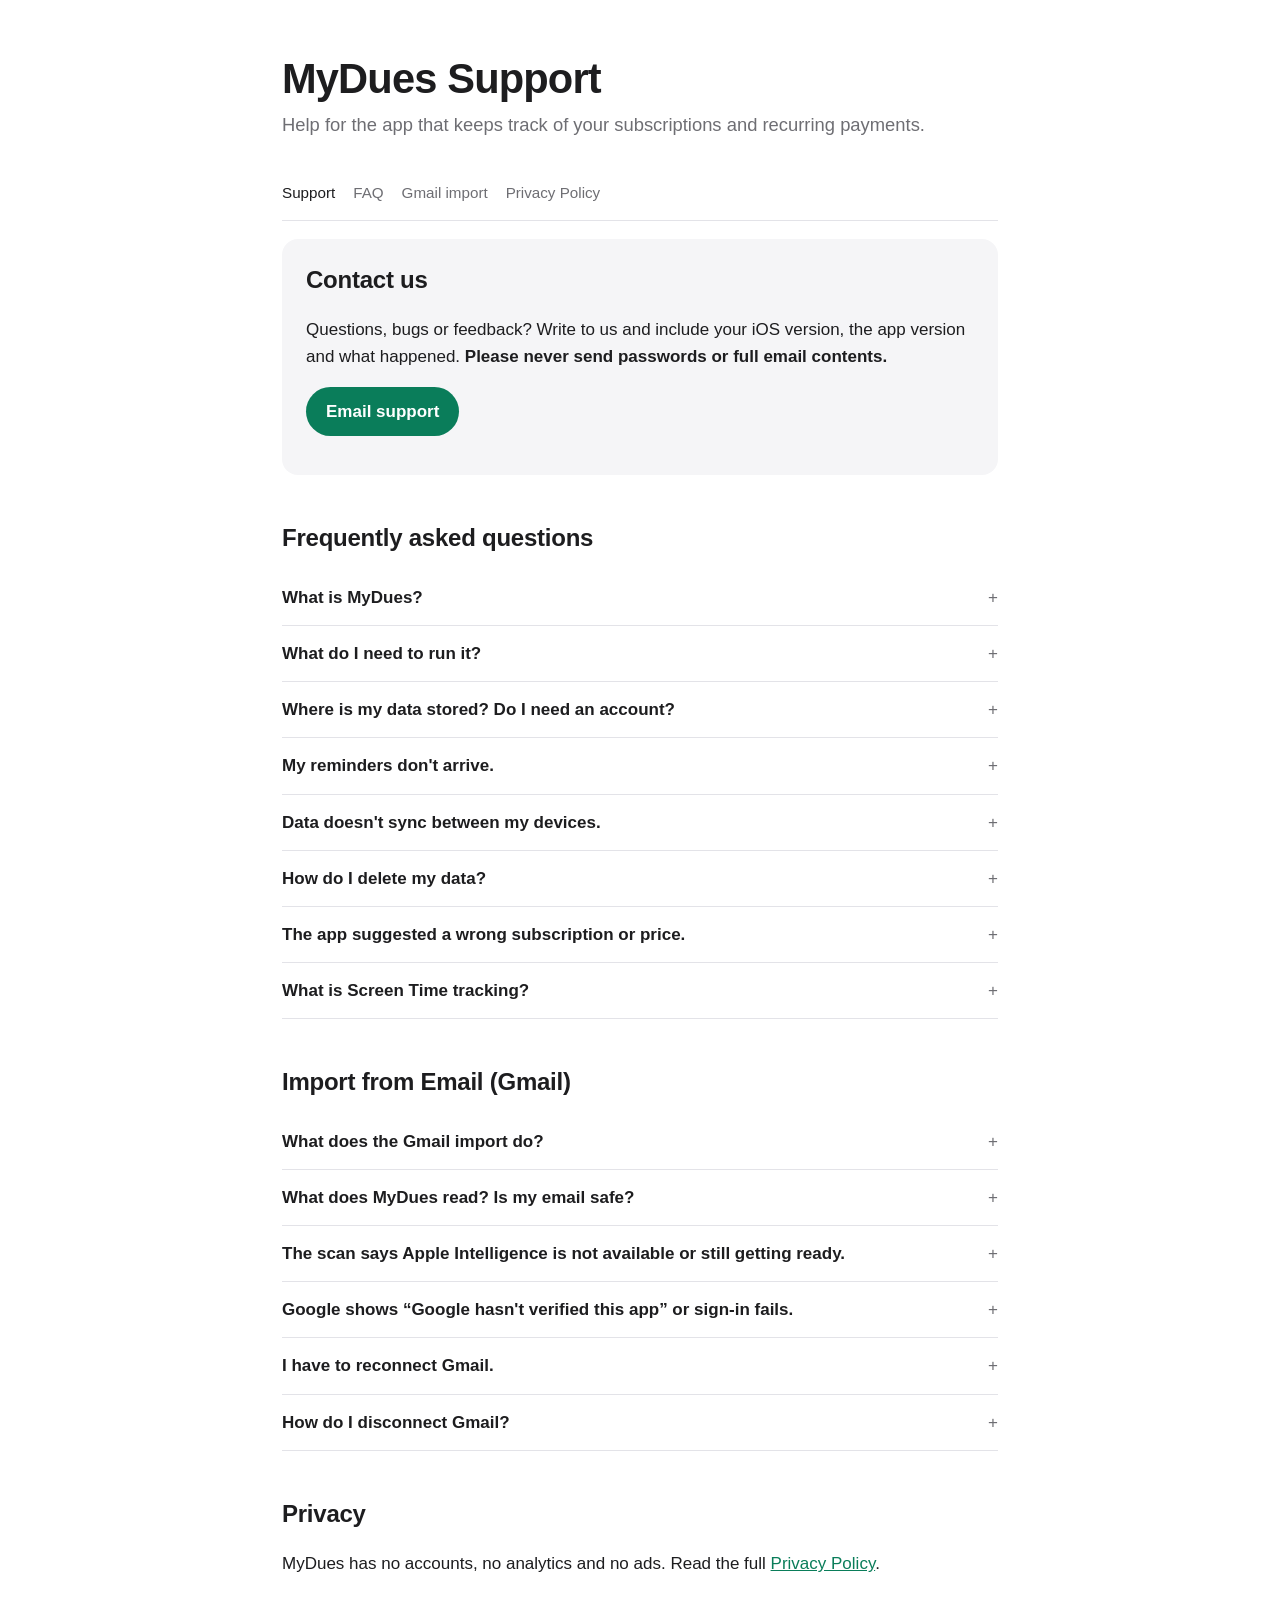
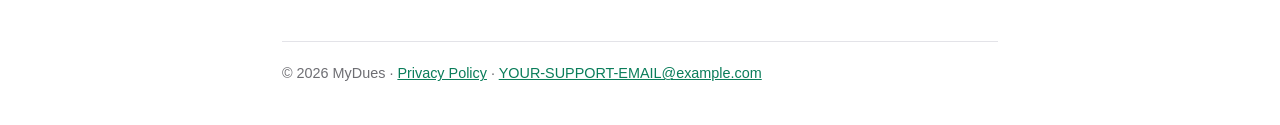
==== docs/index.html @ 200a71fd "testflight" ====
<!doctype html>
<html lang="en"><head><meta charset="utf-8">
<meta name="viewport" content="width=device-width,initial-scale=1">
<title>MyDues Support</title><meta name="description" content="Support, FAQ and contact for the MyDues app.">
<link rel="stylesheet" href="style.css"></head><body><div class="wrap">
<header class="site"><h1>MyDues Support</h1><p>Help for the app that keeps track of your subscriptions and recurring payments.</p></header>
<nav><a href="index.html" class="on">Support</a><a href="index.html#faq">FAQ</a><a href="index.html#gmail">Gmail import</a><a href="privacy.html">Privacy Policy</a></nav>
<div class="card"><h2 style="margin-top:0">Contact us</h2>
<p>Questions, bugs or feedback? Write to us and include your iOS version, the app version and what happened. <b>Please never send passwords or full email contents.</b></p>
<p><a class="btn" href="mailto:YOUR-SUPPORT-EMAIL@example.com?subject=MyDues%20support">Email support</a></p></div>
<h2 id="faq">Frequently asked questions</h2><details><summary>What is MyDues?</summary><p>MyDues keeps track of your subscriptions and other recurring payments (streaming, bills, taxes and fees, tuition, insurance), their cost and their due dates, and reminds you before they renew.</p></details><details><summary>What do I need to run it?</summary><p>An iPhone or iPad running iOS 27. Importing from email also needs a device with Apple Intelligence turned on.</p></details><details><summary>Where is my data stored? Do I need an account?</summary><p>There are no accounts and no servers of ours. Your data lives on your device and, if you're signed in to iCloud, in your own private iCloud so it syncs across your devices and survives a reinstall. We can't see it. Details in the <a href="privacy.html">Privacy Policy</a>.</p></details><details><summary>My reminders don't arrive.</summary><ol><li>Open <b>Settings › Notifications › MyDues</b> and make sure notifications are allowed.</li><li>Check that the subscription has a reminder set in its detail screen.</li><li>Check that no Focus mode is silencing the app.</li></ol></details><details><summary>Data doesn't sync between my devices.</summary><p>Sign in to the same Apple Account on both devices, make sure <b>iCloud</b> is on for MyDues (Settings › your name › iCloud), and keep both devices online for a few minutes. Without iCloud, data stays on the single device.</p></details><details><summary>How do I delete my data?</summary><ul><li>Delete single subscriptions in the app; the deletion syncs to iCloud.</li><li><b>Settings › Reset MyDues</b> erases everything from this device, your iCloud and your other devices, and disconnects every Gmail account.</li><li>Deleting the app removes the data on that device only; iCloud data stays until you reset the app.</li></ul></details><details><summary>The app suggested a wrong subscription or price.</summary><p>Suggestions come from Apple Intelligence reading your emails, and it can make mistakes. Nothing is added until you review the list and tap <b>Add</b>, and you can edit any subscription afterwards.</p></details><details><summary>What is Screen Time tracking?</summary><p>Optional. You can link a subscription to the app you use it in, and MyDues pre-fills your weekly check-in and reminds you if a paid app hasn't been opened for a week. The app never learns which app you picked or what you did in it. It may not be available in every build or on the Simulator.</p></details>
<h2 id="gmail">Import from Email (Gmail)</h2><details><summary>What does the Gmail import do?</summary><p>It finds subscriptions and recurring payments in your receipts, renewals, bills and payment notices from the last 13 months. You can connect up to five Gmail accounts. It is off until you turn it on in <b>Settings › Import from Email</b>.</p></details><details><summary>What does MyDues read? Is my email safe?</summary><p>Google asks you to allow one permission, <code>gmail.readonly</code>: read-only. MyDues can't send, delete, label or change any email. Emails go straight from Google to your device and are read by Apple Intelligence's <b>on-device</b> model: they are never sent to us, to Apple or to anyone else, never used to train AI, and never saved to storage. See the <a href="privacy.html">Privacy Policy</a>.</p></details><details><summary>The scan says Apple Intelligence is not available or still getting ready.</summary><ul><li>Use a device that supports Apple Intelligence and turn it on in Settings (search “Apple Intelligence” in Settings if you can't find it).</li><li>Keep the device on Wi‑Fi and charging while the model downloads; it needs several GB of free space.</li><li>The device language and the Siri language must be the same supported language.</li><li>Check <b>Settings › Screen Time › Content &amp; Privacy Restrictions</b> and any management profile (Settings › General › VPN &amp; Device Management) for blocks.</li><li>Restart the device. The Scan button enables itself as soon as the model is ready.</li></ul></details><details><summary>Google shows “Google hasn't verified this app” or sign-in fails.</summary><p>While the Gmail import is being rolled out, sign-in may be limited to accounts we've added as testers, and Google shows this warning. If you haven't been invited, write to us. Personal @gmail.com accounts work best; work or school accounts may be blocked by your administrator.</p></details><details><summary>I have to reconnect Gmail.</summary><p>Sign-in tokens are kept only in your device's Keychain and aren't synced, so on a new device, after a reset, or if Google expires the access, connect the account again in <b>Settings › Import from Email</b>.</p></details><details><summary>How do I disconnect Gmail?</summary><p>In <b>Settings › Import from Email</b>, swipe the account and tap <b>Disconnect</b>: MyDues revokes its access and deletes the tokens from your device. You can also remove access from your Google Account at <a href="https://myaccount.google.com/connections">myaccount.google.com/connections</a>. Subscriptions you already added stay until you delete them.</p></details>
<h2>Privacy</h2><p>MyDues has no accounts, no analytics and no ads. Read the full <a href="privacy.html">Privacy Policy</a>.</p>
<footer>© 2026 MyDues · <a href="privacy.html">Privacy Policy</a> · <a href="mailto:YOUR-SUPPORT-EMAIL@example.com">YOUR-SUPPORT-EMAIL@example.com</a></footer>
</div></body></html>
---- docs/style.css ----
:root{--bg:#fff;--fg:#1d1d1f;--muted:#6e6e73;--card:#f5f5f7;--accent:#0a7d5a;--line:#e3e3e8}
@media(prefers-color-scheme:dark){:root{--bg:#111113;--fg:#f2f2f4;--muted:#9a9aa2;--card:#1c1c1f;--accent:#3ddc97;--line:#2c2c30}}
*{box-sizing:border-box}
body{margin:0;background:var(--bg);color:var(--fg);font:17px/1.6 -apple-system,BlinkMacSystemFont,"SF Pro Text","Segoe UI",Roboto,sans-serif}
a{color:var(--accent)}
.wrap{max-width:760px;margin:0 auto;padding:0 22px}
header.site{padding:56px 0 28px}
header.site h1{font-size:2.6rem;line-height:1.1;margin:0 0 8px;letter-spacing:-.02em}
header.site p{color:var(--muted);margin:0;font-size:1.15rem}
nav{display:flex;gap:18px;padding:14px 0;border-bottom:1px solid var(--line);font-size:.95rem}
nav a{text-decoration:none;color:var(--muted)}nav a:hover,nav a.on{color:var(--fg)}
h2{font-size:1.5rem;margin:44px 0 12px;letter-spacing:-.01em}
h3{font-size:1.15rem;margin:28px 0 6px}
.card{background:var(--card);border-radius:16px;padding:22px 24px;margin:18px 0}
.btn{display:inline-block;background:var(--accent);color:#fff;padding:11px 20px;border-radius:999px;text-decoration:none;font-weight:600}
@media(prefers-color-scheme:dark){.btn{color:#08130f}}
details{border-bottom:1px solid var(--line);padding:14px 0}
summary{cursor:pointer;font-weight:600;list-style:none;display:flex;justify-content:space-between;gap:12px}
summary::-webkit-details-marker{display:none}
summary::after{content:"+";color:var(--muted);font-weight:400}
details[open] summary::after{content:"–"}
details p,details ul,details ol{margin:10px 0 0;color:var(--fg)}
code{background:var(--card);padding:1px 6px;border-radius:6px;font-size:.9em}
footer{margin:64px 0 40px;padding-top:20px;border-top:1px solid var(--line);color:var(--muted);font-size:.9rem}
.doc h1{font-size:2.1rem;margin:40px 0 8px}
.doc ul{padding-left:22px}
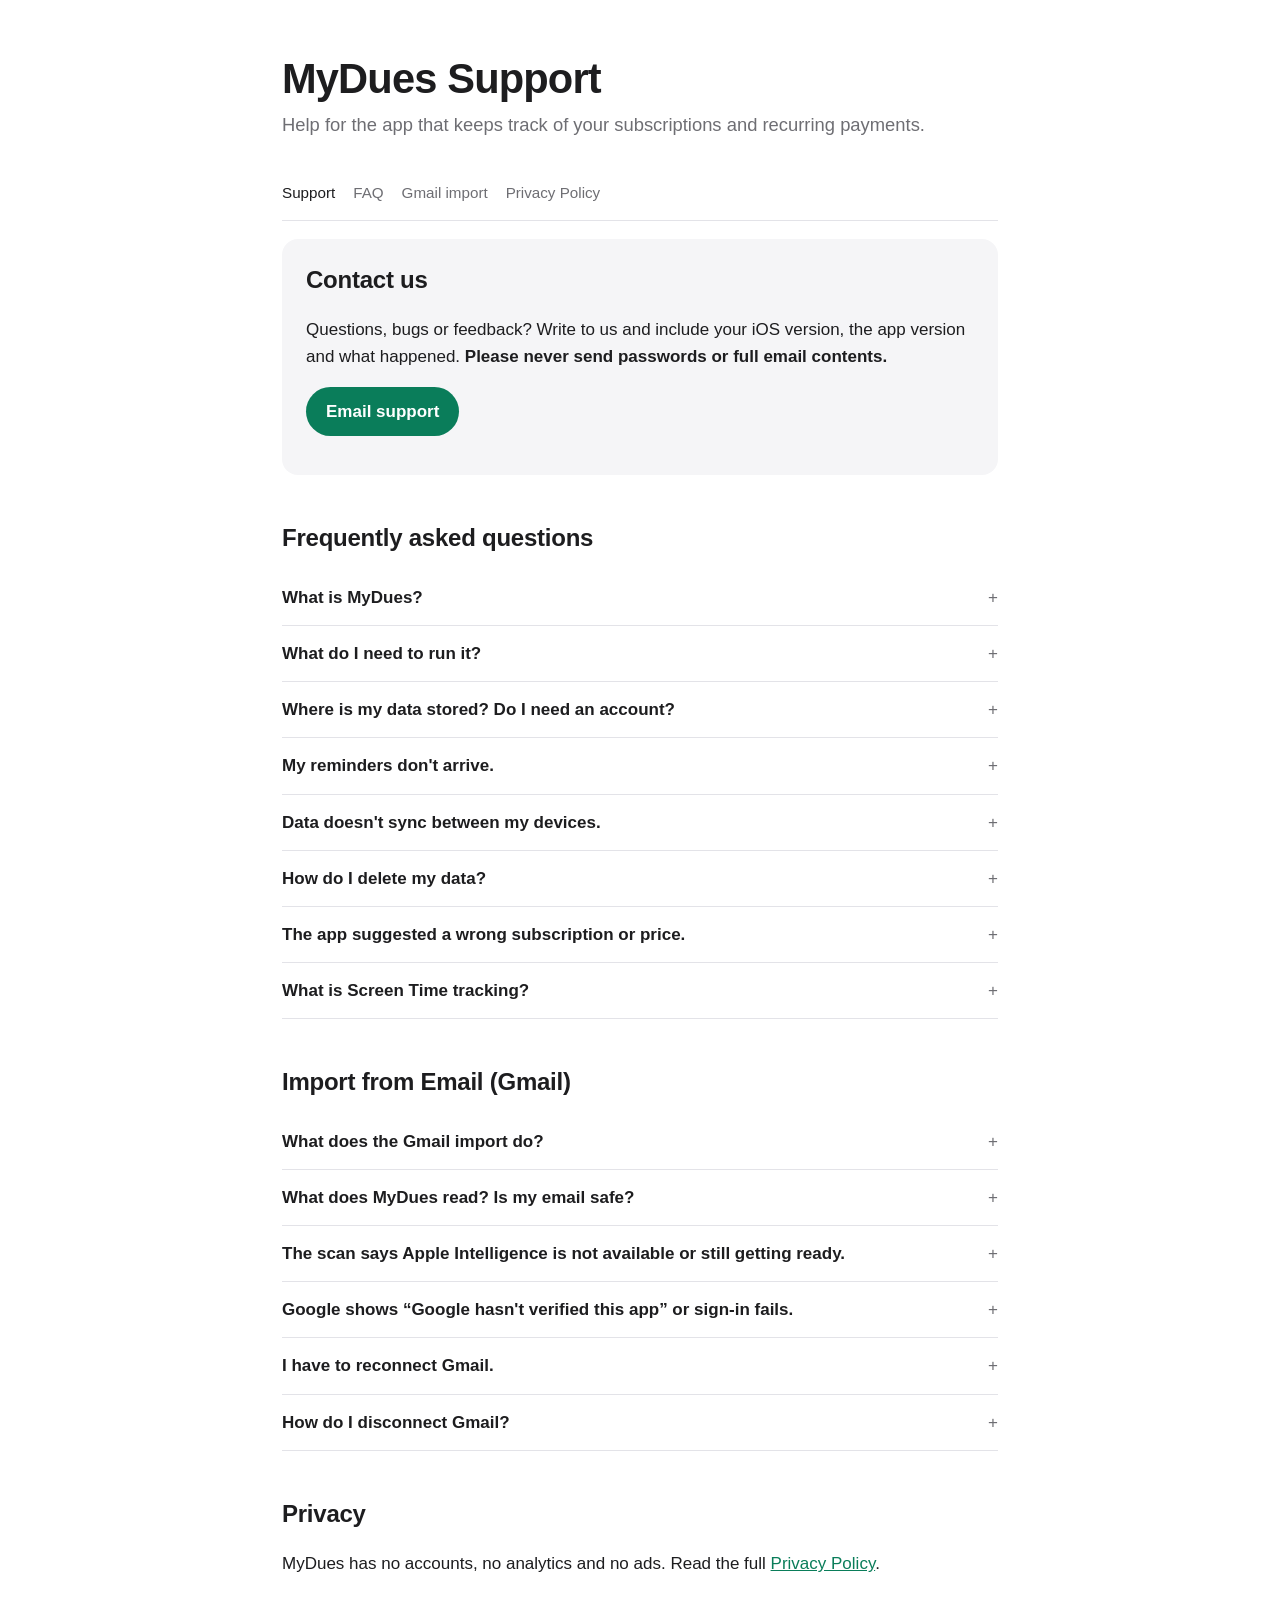
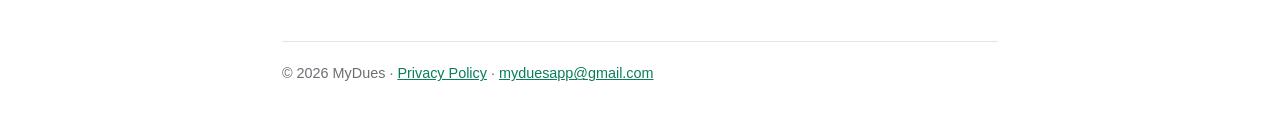
==== commit d73eccdc: "Set support email" ====
--- a/docs/index.html
+++ b/docs/index.html
@@ -7,9 +7,9 @@
 <nav><a href="index.html" class="on">Support</a><a href="index.html#faq">FAQ</a><a href="index.html#gmail">Gmail import</a><a href="privacy.html">Privacy Policy</a></nav>
 <div class="card"><h2 style="margin-top:0">Contact us</h2>
 <p>Questions, bugs or feedback? Write to us and include your iOS version, the app version and what happened. <b>Please never send passwords or full email contents.</b></p>
-<p><a class="btn" href="mailto:YOUR-SUPPORT-EMAIL@example.com?subject=MyDues%20support">Email support</a></p></div>
+<p><a class="btn" href="mailto:myduesapp@gmail.com?subject=MyDues%20support">Email support</a></p></div>
 <h2 id="faq">Frequently asked questions</h2><details><summary>What is MyDues?</summary><p>MyDues keeps track of your subscriptions and other recurring payments (streaming, bills, taxes and fees, tuition, insurance), their cost and their due dates, and reminds you before they renew.</p></details><details><summary>What do I need to run it?</summary><p>An iPhone or iPad running iOS 27. Importing from email also needs a device with Apple Intelligence turned on.</p></details><details><summary>Where is my data stored? Do I need an account?</summary><p>There are no accounts and no servers of ours. Your data lives on your device and, if you're signed in to iCloud, in your own private iCloud so it syncs across your devices and survives a reinstall. We can't see it. Details in the <a href="privacy.html">Privacy Policy</a>.</p></details><details><summary>My reminders don't arrive.</summary><ol><li>Open <b>Settings › Notifications › MyDues</b> and make sure notifications are allowed.</li><li>Check that the subscription has a reminder set in its detail screen.</li><li>Check that no Focus mode is silencing the app.</li></ol></details><details><summary>Data doesn't sync between my devices.</summary><p>Sign in to the same Apple Account on both devices, make sure <b>iCloud</b> is on for MyDues (Settings › your name › iCloud), and keep both devices online for a few minutes. Without iCloud, data stays on the single device.</p></details><details><summary>How do I delete my data?</summary><ul><li>Delete single subscriptions in the app; the deletion syncs to iCloud.</li><li><b>Settings › Reset MyDues</b> erases everything from this device, your iCloud and your other devices, and disconnects every Gmail account.</li><li>Deleting the app removes the data on that device only; iCloud data stays until you reset the app.</li></ul></details><details><summary>The app suggested a wrong subscription or price.</summary><p>Suggestions come from Apple Intelligence reading your emails, and it can make mistakes. Nothing is added until you review the list and tap <b>Add</b>, and you can edit any subscription afterwards.</p></details><details><summary>What is Screen Time tracking?</summary><p>Optional. You can link a subscription to the app you use it in, and MyDues pre-fills your weekly check-in and reminds you if a paid app hasn't been opened for a week. The app never learns which app you picked or what you did in it. It may not be available in every build or on the Simulator.</p></details>
 <h2 id="gmail">Import from Email (Gmail)</h2><details><summary>What does the Gmail import do?</summary><p>It finds subscriptions and recurring payments in your receipts, renewals, bills and payment notices from the last 13 months. You can connect up to five Gmail accounts. It is off until you turn it on in <b>Settings › Import from Email</b>.</p></details><details><summary>What does MyDues read? Is my email safe?</summary><p>Google asks you to allow one permission, <code>gmail.readonly</code>: read-only. MyDues can't send, delete, label or change any email. Emails go straight from Google to your device and are read by Apple Intelligence's <b>on-device</b> model: they are never sent to us, to Apple or to anyone else, never used to train AI, and never saved to storage. See the <a href="privacy.html">Privacy Policy</a>.</p></details><details><summary>The scan says Apple Intelligence is not available or still getting ready.</summary><ul><li>Use a device that supports Apple Intelligence and turn it on in Settings (search “Apple Intelligence” in Settings if you can't find it).</li><li>Keep the device on Wi‑Fi and charging while the model downloads; it needs several GB of free space.</li><li>The device language and the Siri language must be the same supported language.</li><li>Check <b>Settings › Screen Time › Content &amp; Privacy Restrictions</b> and any management profile (Settings › General › VPN &amp; Device Management) for blocks.</li><li>Restart the device. The Scan button enables itself as soon as the model is ready.</li></ul></details><details><summary>Google shows “Google hasn't verified this app” or sign-in fails.</summary><p>While the Gmail import is being rolled out, sign-in may be limited to accounts we've added as testers, and Google shows this warning. If you haven't been invited, write to us. Personal @gmail.com accounts work best; work or school accounts may be blocked by your administrator.</p></details><details><summary>I have to reconnect Gmail.</summary><p>Sign-in tokens are kept only in your device's Keychain and aren't synced, so on a new device, after a reset, or if Google expires the access, connect the account again in <b>Settings › Import from Email</b>.</p></details><details><summary>How do I disconnect Gmail?</summary><p>In <b>Settings › Import from Email</b>, swipe the account and tap <b>Disconnect</b>: MyDues revokes its access and deletes the tokens from your device. You can also remove access from your Google Account at <a href="https://myaccount.google.com/connections">myaccount.google.com/connections</a>. Subscriptions you already added stay until you delete them.</p></details>
 <h2>Privacy</h2><p>MyDues has no accounts, no analytics and no ads. Read the full <a href="privacy.html">Privacy Policy</a>.</p>
-<footer>© 2026 MyDues · <a href="privacy.html">Privacy Policy</a> · <a href="mailto:YOUR-SUPPORT-EMAIL@example.com">YOUR-SUPPORT-EMAIL@example.com</a></footer>
+<footer>© 2026 MyDues · <a href="privacy.html">Privacy Policy</a> · <a href="mailto:myduesapp@gmail.com">myduesapp@gmail.com</a></footer>
 </div></body></html>
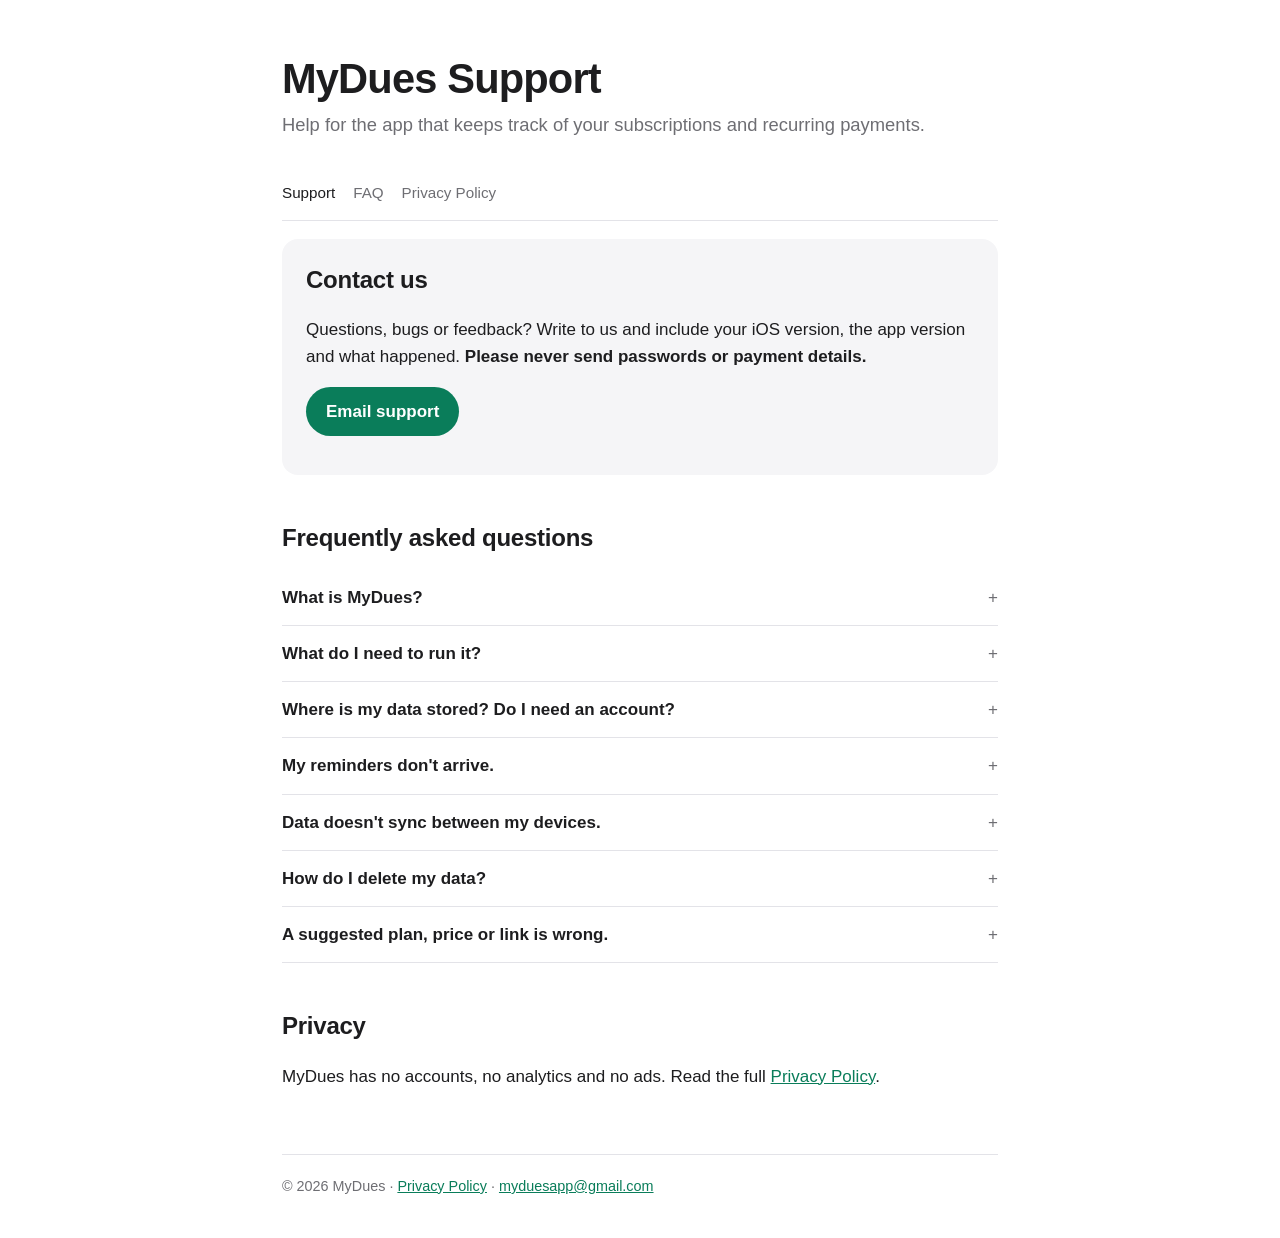
==== commit 1ed4341d: "APP STORE VERSION 25-11-2026" ====
--- a/docs/index.html
+++ b/docs/index.html
@@ -4,12 +4,11 @@
 <title>MyDues Support</title><meta name="description" content="Support, FAQ and contact for the MyDues app.">
 <link rel="stylesheet" href="style.css"></head><body><div class="wrap">
 <header class="site"><h1>MyDues Support</h1><p>Help for the app that keeps track of your subscriptions and recurring payments.</p></header>
-<nav><a href="index.html" class="on">Support</a><a href="index.html#faq">FAQ</a><a href="index.html#gmail">Gmail import</a><a href="privacy.html">Privacy Policy</a></nav>
+<nav><a href="index.html" class="on">Support</a><a href="index.html#faq">FAQ</a><a href="privacy.html">Privacy Policy</a></nav>
 <div class="card"><h2 style="margin-top:0">Contact us</h2>
-<p>Questions, bugs or feedback? Write to us and include your iOS version, the app version and what happened. <b>Please never send passwords or full email contents.</b></p>
+<p>Questions, bugs or feedback? Write to us and include your iOS version, the app version and what happened. <b>Please never send passwords or payment details.</b></p>
 <p><a class="btn" href="mailto:myduesapp@gmail.com?subject=MyDues%20support">Email support</a></p></div>
-<h2 id="faq">Frequently asked questions</h2><details><summary>What is MyDues?</summary><p>MyDues keeps track of your subscriptions and other recurring payments (streaming, bills, taxes and fees, tuition, insurance), their cost and their due dates, and reminds you before they renew.</p></details><details><summary>What do I need to run it?</summary><p>An iPhone or iPad running iOS 27. Importing from email also needs a device with Apple Intelligence turned on.</p></details><details><summary>Where is my data stored? Do I need an account?</summary><p>There are no accounts and no servers of ours. Your data lives on your device and, if you're signed in to iCloud, in your own private iCloud so it syncs across your devices and survives a reinstall. We can't see it. Details in the <a href="privacy.html">Privacy Policy</a>.</p></details><details><summary>My reminders don't arrive.</summary><ol><li>Open <b>Settings › Notifications › MyDues</b> and make sure notifications are allowed.</li><li>Check that the subscription has a reminder set in its detail screen.</li><li>Check that no Focus mode is silencing the app.</li></ol></details><details><summary>Data doesn't sync between my devices.</summary><p>Sign in to the same Apple Account on both devices, make sure <b>iCloud</b> is on for MyDues (Settings › your name › iCloud), and keep both devices online for a few minutes. Without iCloud, data stays on the single device.</p></details><details><summary>How do I delete my data?</summary><ul><li>Delete single subscriptions in the app; the deletion syncs to iCloud.</li><li><b>Settings › Reset MyDues</b> erases everything from this device, your iCloud and your other devices, and disconnects every Gmail account.</li><li>Deleting the app removes the data on that device only; iCloud data stays until you reset the app.</li></ul></details><details><summary>The app suggested a wrong subscription or price.</summary><p>Suggestions come from Apple Intelligence reading your emails, and it can make mistakes. Nothing is added until you review the list and tap <b>Add</b>, and you can edit any subscription afterwards.</p></details><details><summary>What is Screen Time tracking?</summary><p>Optional. You can link a subscription to the app you use it in, and MyDues pre-fills your weekly check-in and reminds you if a paid app hasn't been opened for a week. The app never learns which app you picked or what you did in it. It may not be available in every build or on the Simulator.</p></details>
-<h2 id="gmail">Import from Email (Gmail)</h2><details><summary>What does the Gmail import do?</summary><p>It finds subscriptions and recurring payments in your receipts, renewals, bills and payment notices from the last 13 months. You can connect up to five Gmail accounts. It is off until you turn it on in <b>Settings › Import from Email</b>.</p></details><details><summary>What does MyDues read? Is my email safe?</summary><p>Google asks you to allow one permission, <code>gmail.readonly</code>: read-only. MyDues can't send, delete, label or change any email. Emails go straight from Google to your device and are read by Apple Intelligence's <b>on-device</b> model: they are never sent to us, to Apple or to anyone else, never used to train AI, and never saved to storage. See the <a href="privacy.html">Privacy Policy</a>.</p></details><details><summary>The scan says Apple Intelligence is not available or still getting ready.</summary><ul><li>Use a device that supports Apple Intelligence and turn it on in Settings (search “Apple Intelligence” in Settings if you can't find it).</li><li>Keep the device on Wi‑Fi and charging while the model downloads; it needs several GB of free space.</li><li>The device language and the Siri language must be the same supported language.</li><li>Check <b>Settings › Screen Time › Content &amp; Privacy Restrictions</b> and any management profile (Settings › General › VPN &amp; Device Management) for blocks.</li><li>Restart the device. The Scan button enables itself as soon as the model is ready.</li></ul></details><details><summary>Google shows “Google hasn't verified this app” or sign-in fails.</summary><p>While the Gmail import is being rolled out, sign-in may be limited to accounts we've added as testers, and Google shows this warning. If you haven't been invited, write to us. Personal @gmail.com accounts work best; work or school accounts may be blocked by your administrator.</p></details><details><summary>I have to reconnect Gmail.</summary><p>Sign-in tokens are kept only in your device's Keychain and aren't synced, so on a new device, after a reset, or if Google expires the access, connect the account again in <b>Settings › Import from Email</b>.</p></details><details><summary>How do I disconnect Gmail?</summary><p>In <b>Settings › Import from Email</b>, swipe the account and tap <b>Disconnect</b>: MyDues revokes its access and deletes the tokens from your device. You can also remove access from your Google Account at <a href="https://myaccount.google.com/connections">myaccount.google.com/connections</a>. Subscriptions you already added stay until you delete them.</p></details>
+<h2 id="faq">Frequently asked questions</h2><details><summary>What is MyDues?</summary><p>MyDues keeps track of your subscriptions and other recurring payments (streaming, bills, taxes and fees, tuition, insurance), their cost and their due dates, and reminds you before they renew.</p></details><details><summary>What do I need to run it?</summary><p>An iPhone or iPad running iOS 26.6 or later. Some suggestions (finding a service's website, plans and cancellation page) use Apple Intelligence when the device supports it.</p></details><details><summary>Where is my data stored? Do I need an account?</summary><p>There are no accounts and no servers of ours. Your data lives on your device and, if you're signed in to iCloud, in your own private iCloud so it syncs across your devices and survives a reinstall. We can't see it. Details in the <a href="privacy.html">Privacy Policy</a>.</p></details><details><summary>My reminders don't arrive.</summary><ol><li>Open <b>Settings › Notifications › MyDues</b> and make sure notifications are allowed.</li><li>Check that the subscription has a reminder set in its detail screen.</li><li>Check that no Focus mode is silencing the app.</li></ol></details><details><summary>Data doesn't sync between my devices.</summary><p>Sign in to the same Apple Account on both devices, make sure <b>iCloud</b> is on for MyDues (Settings › your name › iCloud), and keep both devices online for a few minutes. Without iCloud, data stays on the single device.</p></details><details><summary>How do I delete my data?</summary><ul><li>Delete single subscriptions in the app; the deletion syncs to iCloud.</li><li><b>Settings › Reset MyDues</b> erases everything from this device, your iCloud and your other devices.</li><li>Deleting the app removes the data on that device only; iCloud data stays until you reset the app.</li></ul></details><details><summary>A suggested plan, price or link is wrong.</summary><p>Plans and typical prices come from a list in the app and may be out of date, and links found with Apple Intelligence can be wrong. You can edit any subscription at any time; if a well-known service has wrong data, write to us.</p></details>
 <h2>Privacy</h2><p>MyDues has no accounts, no analytics and no ads. Read the full <a href="privacy.html">Privacy Policy</a>.</p>
 <footer>© 2026 MyDues · <a href="privacy.html">Privacy Policy</a> · <a href="mailto:myduesapp@gmail.com">myduesapp@gmail.com</a></footer>
 </div></body></html>
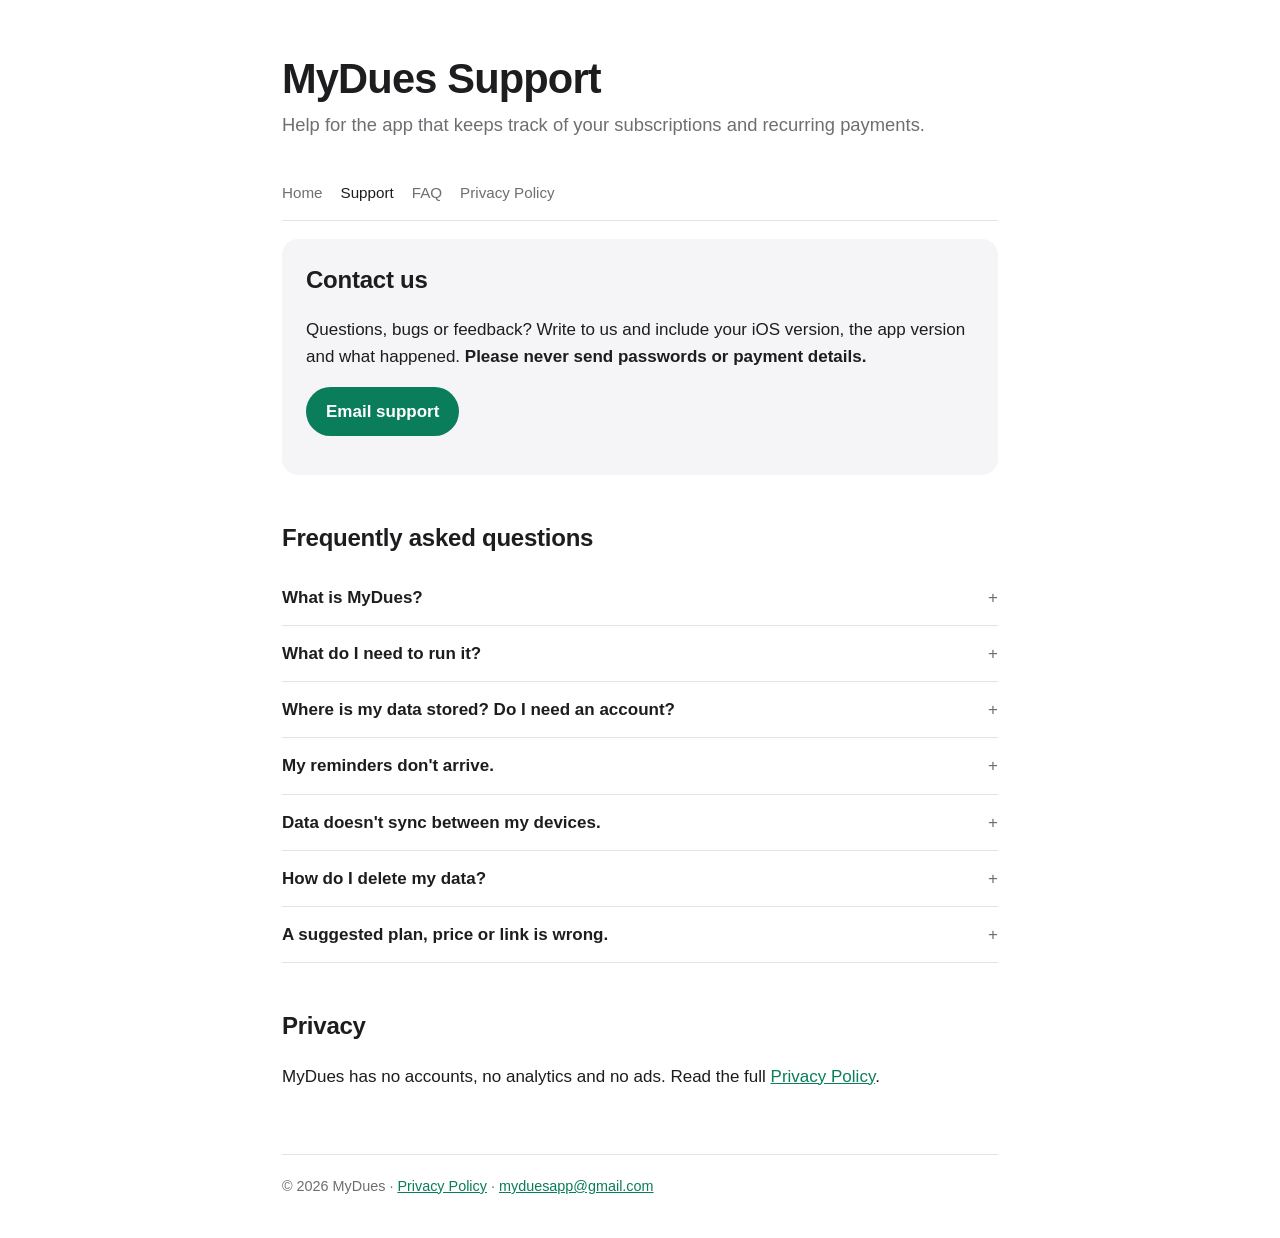
==== commit 52121c5b: "Add homepage and Gmail import section to privacy policy" ====
--- a/docs/index.html
+++ b/docs/index.html
@@ -4,7 +4,7 @@
 <title>MyDues Support</title><meta name="description" content="Support, FAQ and contact for the MyDues app.">
 <link rel="stylesheet" href="style.css"></head><body><div class="wrap">
 <header class="site"><h1>MyDues Support</h1><p>Help for the app that keeps track of your subscriptions and recurring payments.</p></header>
-<nav><a href="index.html" class="on">Support</a><a href="index.html#faq">FAQ</a><a href="privacy.html">Privacy Policy</a></nav>
+<nav><a href="home.html">Home</a><a href="index.html" class="on">Support</a><a href="index.html#faq">FAQ</a><a href="privacy.html">Privacy Policy</a></nav>
 <div class="card"><h2 style="margin-top:0">Contact us</h2>
 <p>Questions, bugs or feedback? Write to us and include your iOS version, the app version and what happened. <b>Please never send passwords or payment details.</b></p>
 <p><a class="btn" href="mailto:myduesapp@gmail.com?subject=MyDues%20support">Email support</a></p></div>
